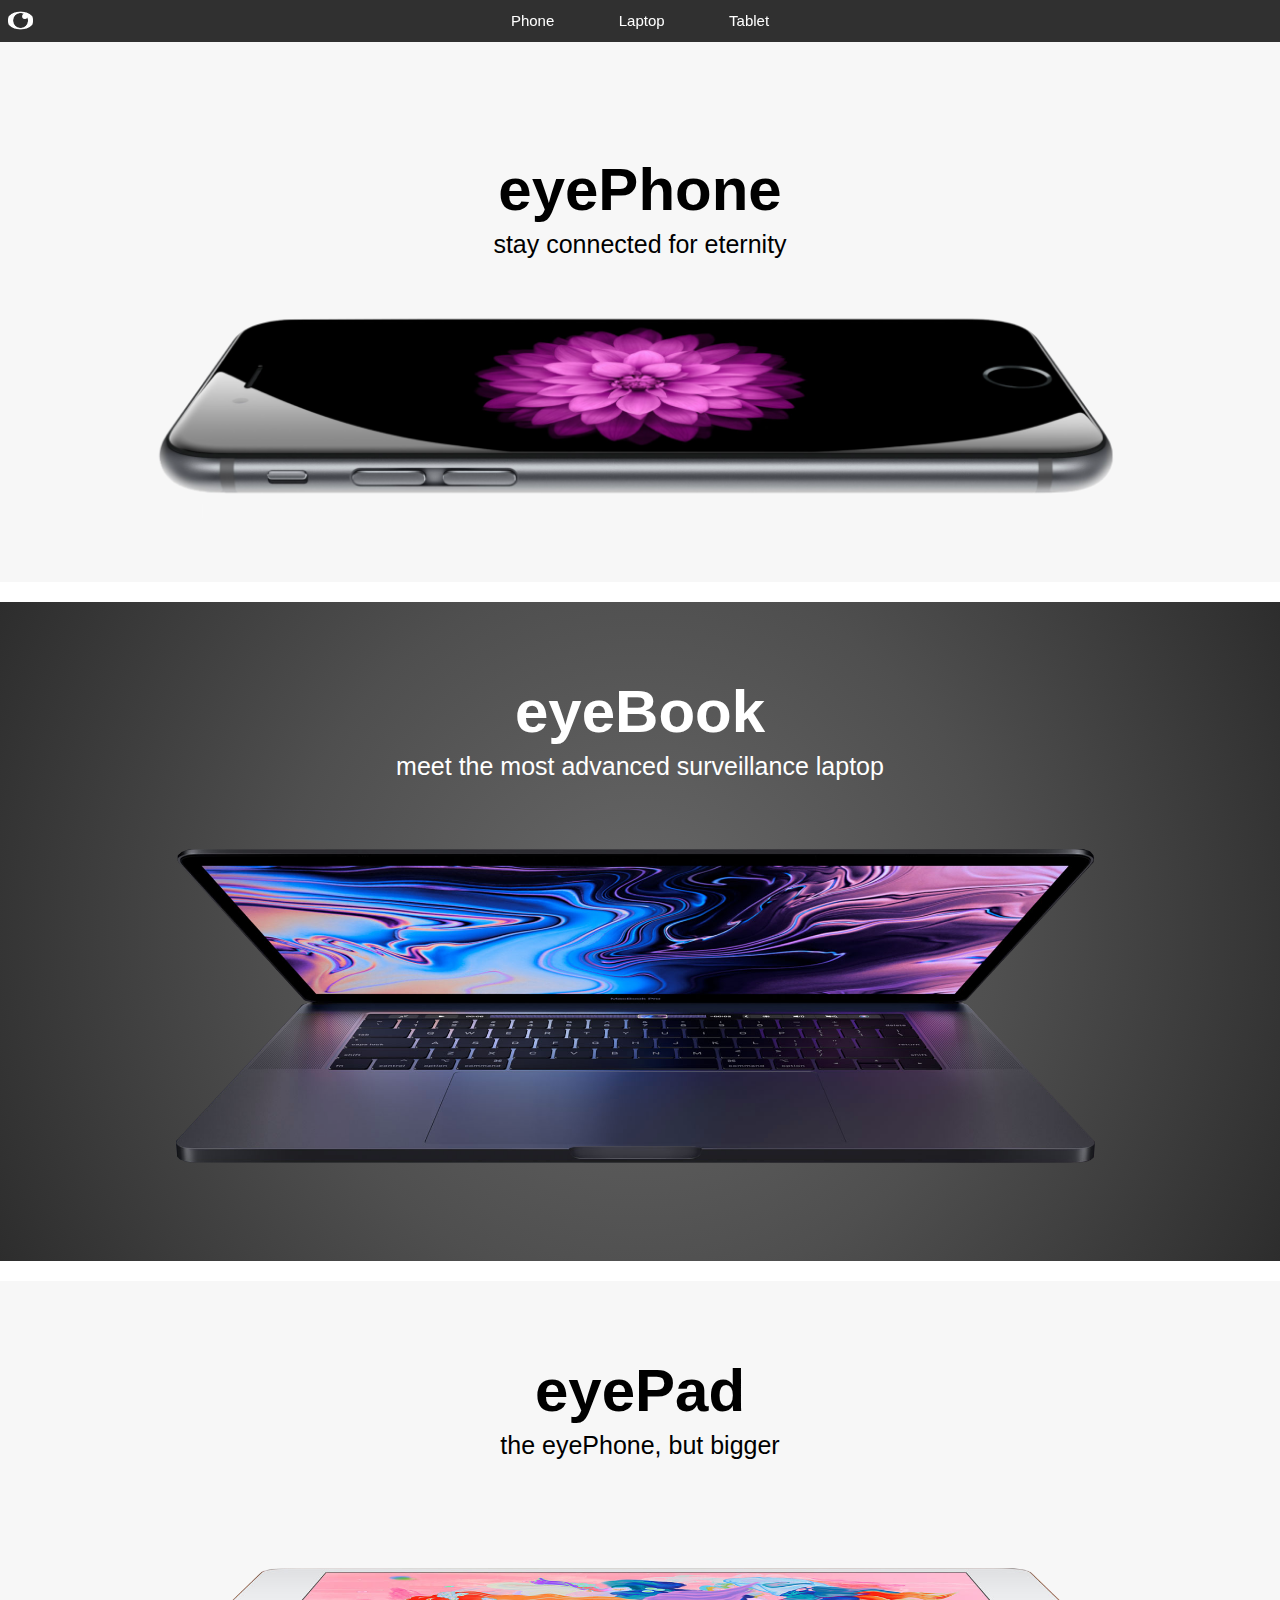
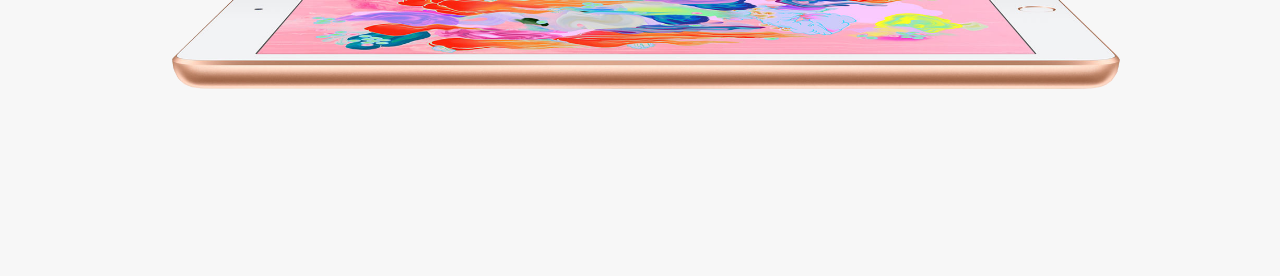
==== index.html @ 217b8cf7 "uploading code" ====
<!DOCTYPE HTML>


<html>


<head>
	
	<meta http-equiv="Content-Type" content="text/html; charset=UTF-8" />
	<title>Website</title>
	<link rel="stylesheet" type="text/css" href="css/style.css">
<link href="https://fonts.googleapis.com/css?family=Khula|Source+Sans+Pro" rel="stylesheet">


</head>


<body>


	<nav>
	    <a class="nav-logo" href="index.html"></a>
		<a href="phone.html">Phone</a>
		<a href="computer.html">Laptop</a>
		<a href="tablet.html">Tablet</a>
	</nav>

<section class="firstsect">

<a href="phone.html"> <div class=box>
 <h1> eyePhone</h1>
 <h2> stay connected for eternity </h2><br><br>

 <img src ="img/iphone.png" width="1000px"> 

</div>
</a>

</section>

<section class="darksect">

 <a href="computer.html"> <div class=box>
 <h1> eyeBook </h1>
 <h2> meet the most advanced surveillance laptop </h2><br><br>

 <img src ="img/macbook.png" width="1000px" height="380px">

</div>
</a>

</section>

<section class="bottomsect">

<a href="tablet.html">
<div class=box>
 <h1> eyePad </h1>
 <h2> the eyePhone, but bigger </h2><br><br><br><br>

 <img src ="img/ipad.png" width="1000px" height="180px">

</div>
</a>

</section>


 









</body>



</html>
---- css/style.css ----
.darksect{
	max-width: 100%;
	margin-left: auto;
	margin-right: auto;
	padding-top: 10px;
	margin-top: 20px;
	margin-bottom: 0px;
	/*background-color:#3f3f3f;*/
	background: radial-gradient(circle, #686868, #4f4f4f, #2d2d2d);


	color:white;
}

.darkbasicsect p {
	color:#c1c1c1;
}

.darkbasicsect2 p {
	color:#c1c1c1;
}

.darksect2{
	max-width: 100%;
	margin-left: auto;
	margin-right: auto;
	padding-top: 70px;
	margin-top: 0px;
	margin-bottom: 0px;
	background: radial-gradient(circle, #686868, #4f4f4f, #2d2d2d);
	color:white;
}

.darkbasicsect{
	max-width: 95%;
	margin-left: auto;
	margin-right: auto;
	padding-top: 50px;
	padding-bottom:50px;
	margin-top: 20px;
	margin-bottom: 0px;
	background: radial-gradient(circle, #686868, #4f4f4f, #2d2d2d);
	color:white;
}

.darkbasicsect2{
	max-width: 95%;
	margin-left: auto;
	margin-right: auto;
	padding-top: 0px;
	padding-bottom:0px;
	margin-top: 20px;
	margin-bottom: 0px;
	background: radial-gradient(circle, #686868, #4f4f4f, #2d2d2d);
	color:white;
}


.bottomsect{
	max-width: 100%;
	margin-left: auto;
	margin-right: auto;
	padding-top: 10px;
	padding-bottom:100px;
	margin-top: 20px;
	margin-bottom: 0px;
	background-color:#f7f7f7;
}

.darkbottomsect{
	max-width: 100%;
	margin-left: auto;
	margin-right: auto;
	padding-top: 10px;
	padding-bottom:100px;
	margin-top: 20px;
	margin-bottom: 0px;
	background: #3f3f3f;
	color:white;
}

.basicsect{
	max-width: 95%;
	margin-left: auto;
	margin-right: auto;
	padding-top: 50px;
	padding-bottom:50px;
	margin-top: 20px;
	margin-bottom: 0px;
	background-color:#f7f7f7;
}

.basicsect2{
	max-width: 95%;
	margin-left: auto;
	margin-right: auto;
	padding-top: 50px;
	padding-bottom:0px;
	margin-top: 20px;
	margin-bottom: 0px;
	background-color:#f7f7f7;
}

.firstsect {

	max-width: 100%;
	margin-left: auto;
	margin-right: auto;
	padding-top: 80px;
	margin-top: 10px;
	margin-bottom: 20px;
	background-color:#f7f7f7;
}

.firstsect a{
	text-decoration: none;
	color: black;
}

.bottomsect a{
	text-decoration: none;
	color: black;
}

.darksect a{
	text-decoration: none;
	color: white;
}

.darksecttop a{
	text-decoration: none;
	color: white;
}

p{
	text-align:justify;
	font-weight:normal;
	font-size:15px;
	line-height: 25px;
}

body{
	margin: 0px;
	font-family: Helvetica Neue,Helvetica,Arial,sans-serif;

}

.laptop{
	background:#636363;
}





nav{
	width: 100%;
	height: 42px;
    background-color: rgba(25,25,25,0.9);
	text-align: center;
	position: fixed;
	top: 0;
	/*opacity: 0.8;*/
	overflow: hidden;
	padding-right:63px;
}

.nav-logo {
	float: left;
	width: 25px;
	height: 25px;
	margin-top: 8px;
	margin-left:8px;
	background-image: url(../img/logo.png);
	background-repeat: none;
	background-size: cover;
	background-position: center;
}

nav a{
	margin:0;
	line-height: 42px;
	font-size:15px;
	margin-left: 2em;
	margin-right: 2em;
	text-decoration: none;
	color:white;
	text-align:center;
	font-weight:lighter;

}



nav a:hover{
	color:grey; 
}


nav .nav-logo:hover{
	filter:brightness(50%)
}



header{
	background-color: #007299;
	color: white; 
	padding-top: 2px;
	padding-bottom: 20px;
}

footer{
	background-color: #007299;
	color: white; 
	padding-top: 2px;
	padding-bottom: 20px;
}

*{
	box-sizing: border-box; 

}

h1 {
	font-size:60px;
	text-align:center;
	margin:0;
	padding:0;
	font-weight:bold;
	line-height:80px;

}

h2 {
	font-size:25px;
	text-align:center;
	margin:0;
	padding:0;
	font-weight:lighter;
}

h3 {
	font-size:45px;
	margin:0;
	padding:0;
	font-weight:normal;
	line-height:45px;

}



.grid-row{
	width: 100%;
	overflow: hidden;
}



.grid-img{
	width: 47%;
	float: left;
	text-align:center;
	padding-right:20px;
}



.grid-img img{
	float:right;
}

.grid-img video{
	float:right;
}

.grid-img2 img{
	float:right;
}

.grid-img2{
	width: 53%;
	float: left;
	text-align:center;
	padding-right:20px;
}

.grid-text3{
	width:47%;
	float: left;
	padding-top:40px;
	padding-left:20px;
}

.grid-50{
	width: 50%;
	float: left;
	text-align:center;
	padding-left:60px;
	padding-right:60px;
	padding-top:80px;
	padding-bottom:10px;
}

.grid-50 .message1{
	float:right;
}

.grid-50 .message2{
	float:left;
}

.grid-text{
	width:53%;
	float: left;
	padding-top:40px;
	padding-left:20px;
}

.grid-text2{
	width:53%;
	float: left;
	padding-top:40px;
	padding-left:20px;
}

.grid-100{
	text-align:center;
	padding-top:30px;
}

.grid-100 p {
	width: 1000px;
	margin:0 auto;
}





.p2{
	text-align:center;
}

.box{
	padding-top:60px;
	padding-bottom:60px;
	text-align:center;
}

.paragraph {
	width:430px;
}
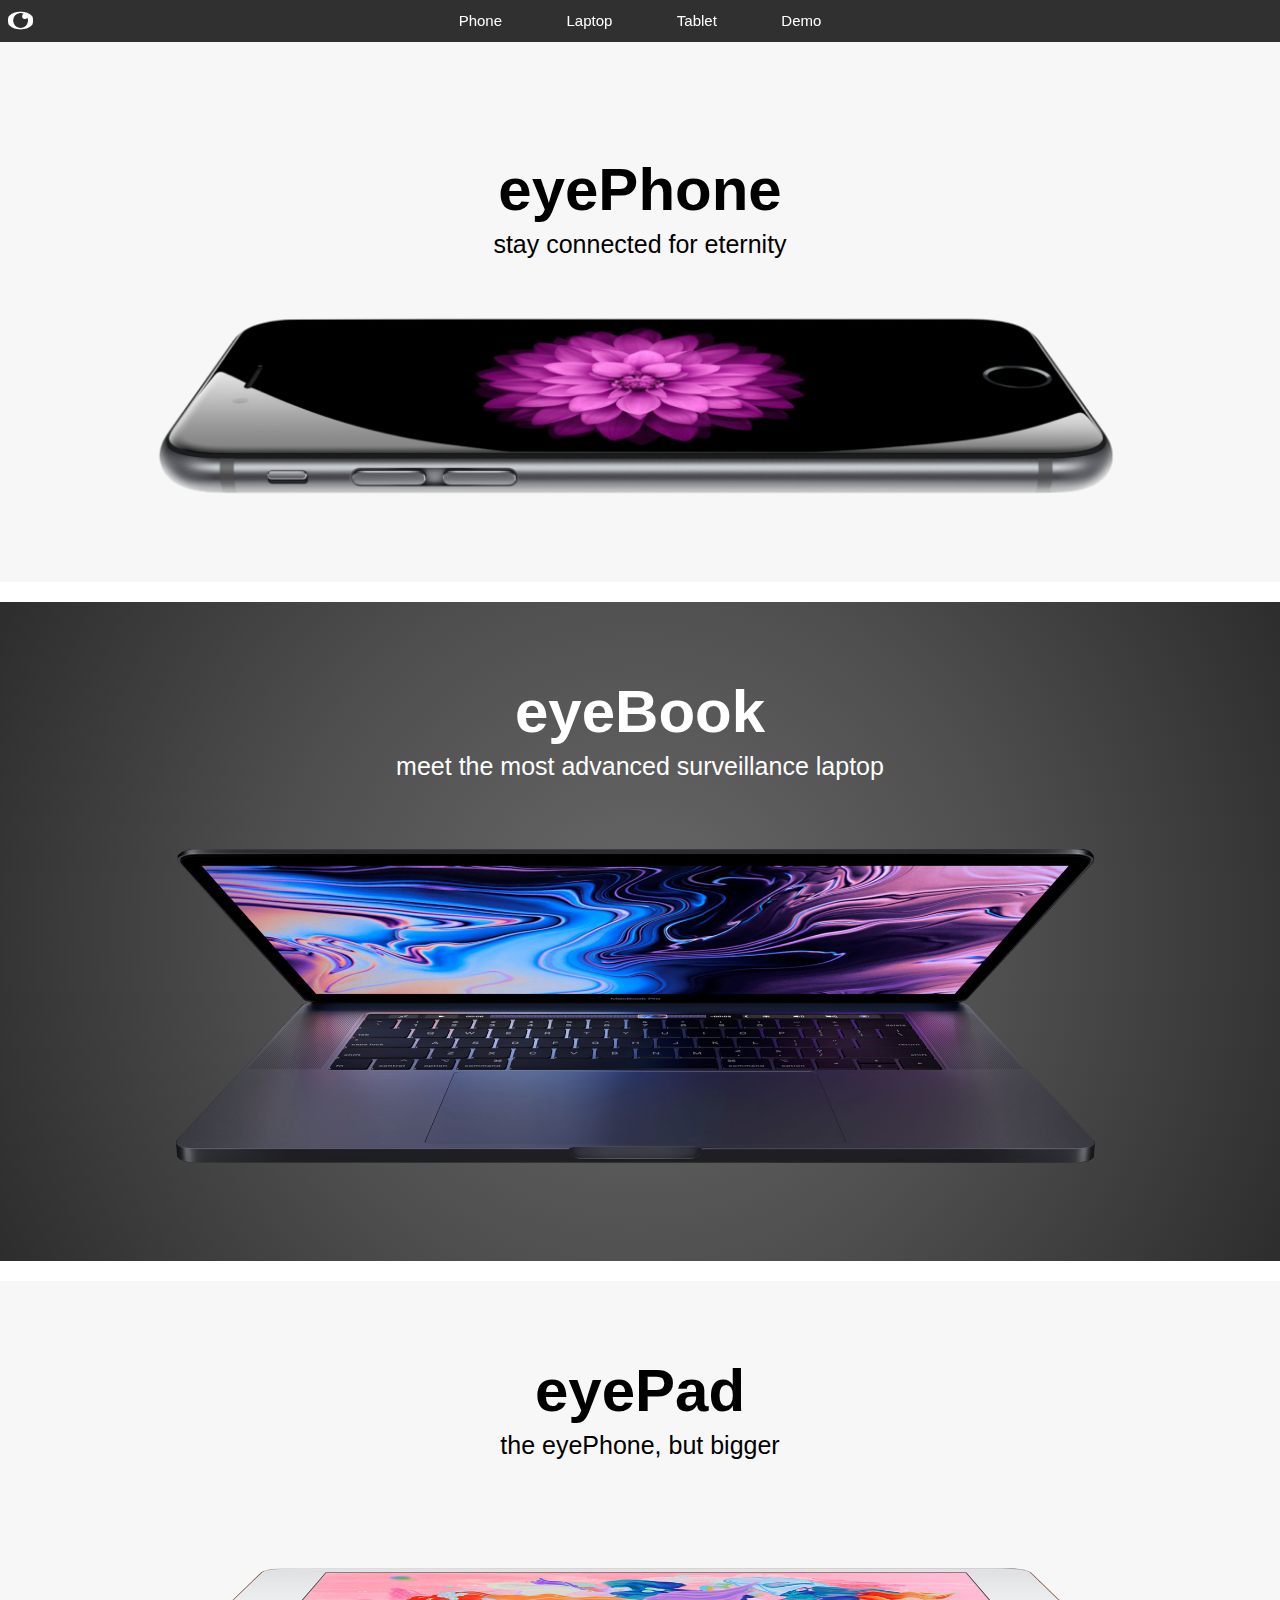
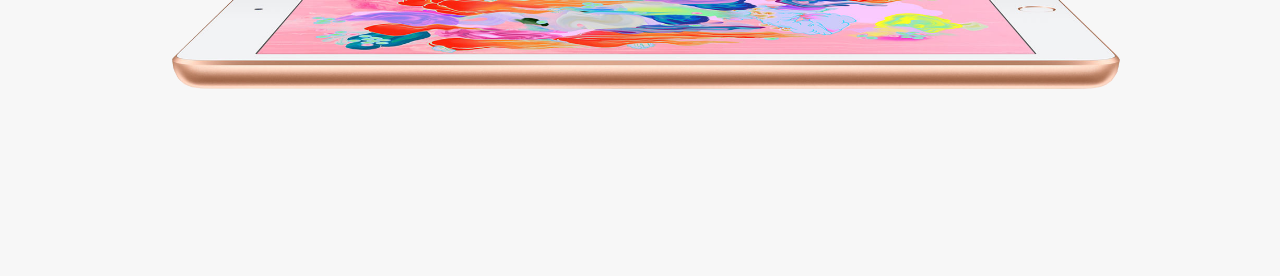
==== commit 5d5066a1: "link tab" ====
--- a/index.html
+++ b/index.html
@@ -23,6 +23,7 @@
 		<a href="phone.html">Phone</a>
 		<a href="computer.html">Laptop</a>
 		<a href="tablet.html">Tablet</a>
+		<a href="demo_os/demo.html">Demo</a>
 	</nav>
 
 <section class="firstsect">
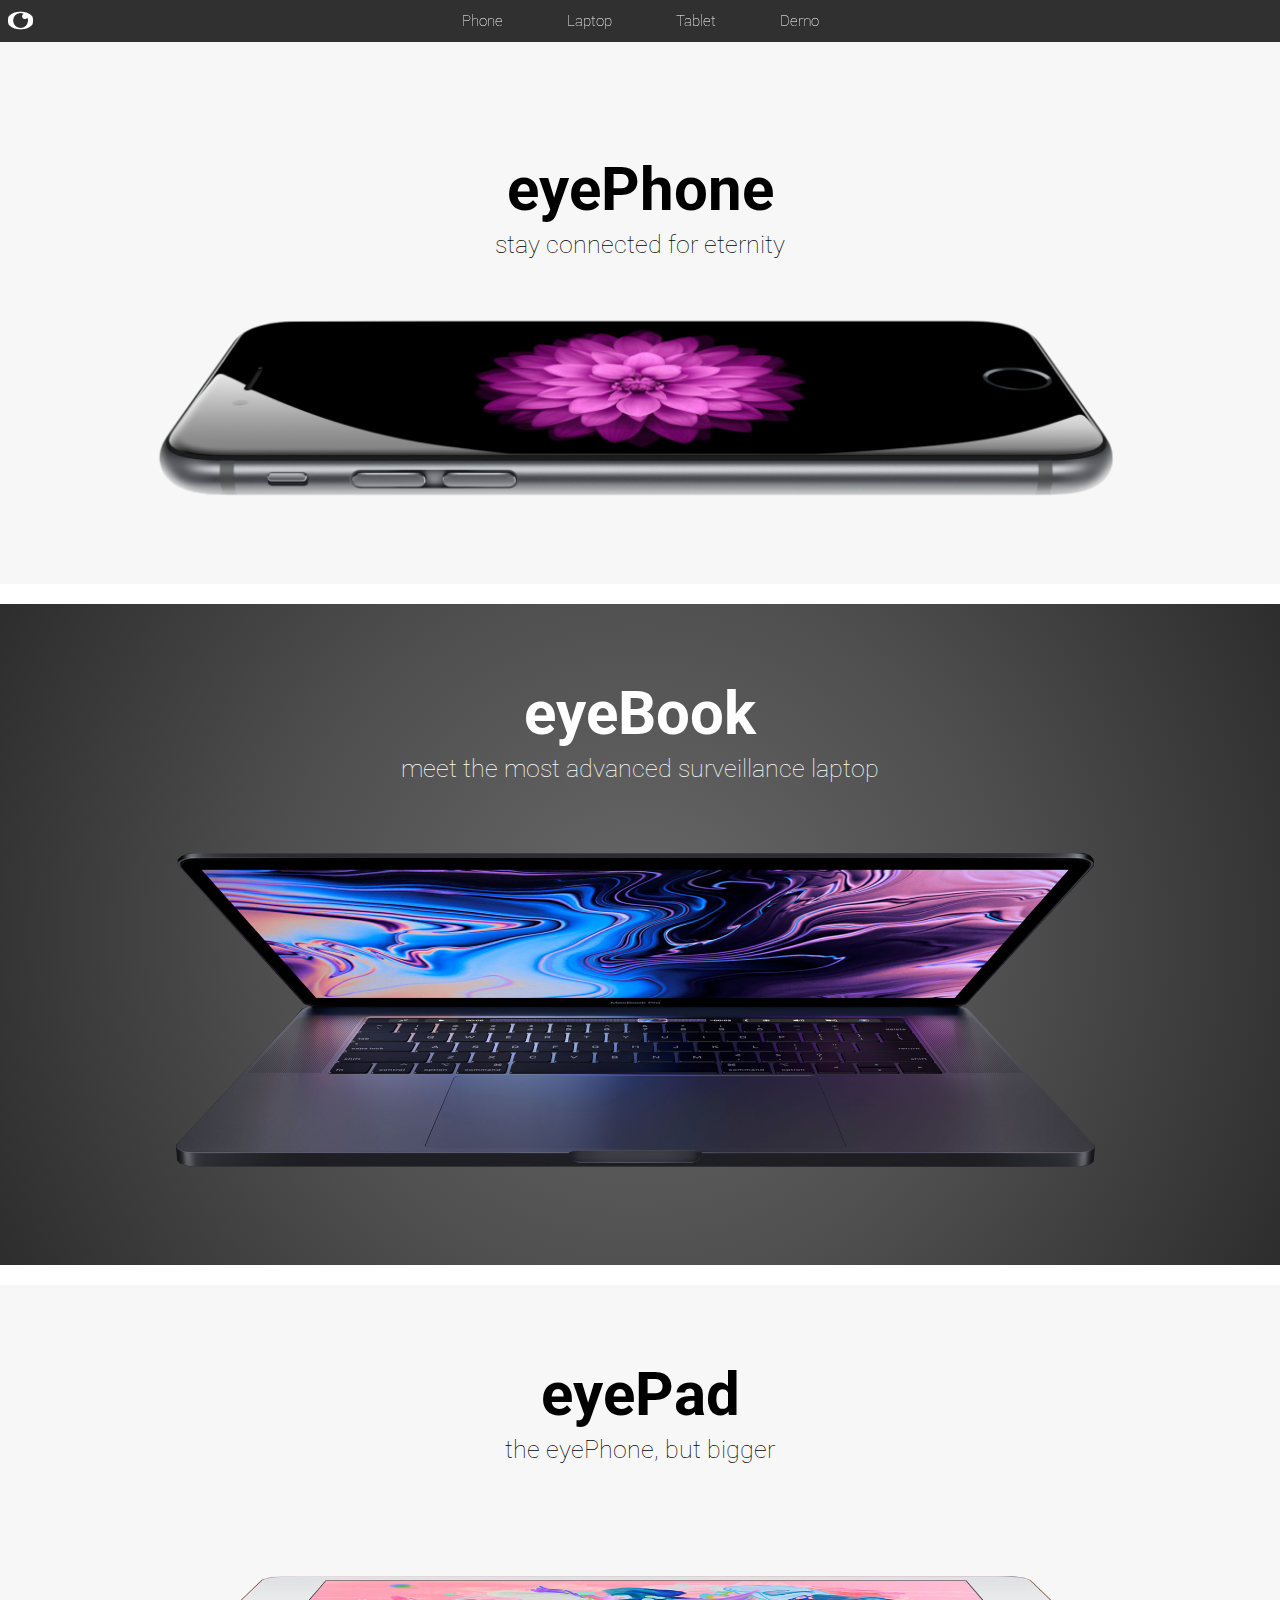
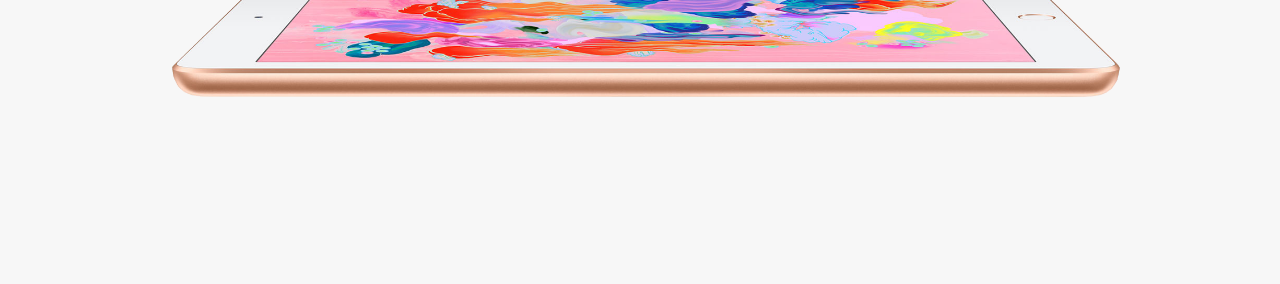
==== commit 110d0e33: "font change" ====
--- a/index.html
+++ b/index.html
@@ -9,7 +9,7 @@
 	<meta http-equiv="Content-Type" content="text/html; charset=UTF-8" />
 	<title>Website</title>
 	<link rel="stylesheet" type="text/css" href="css/style.css">
-<link href="https://fonts.googleapis.com/css?family=Khula|Source+Sans+Pro" rel="stylesheet">
+<link href="https://fonts.googleapis.com/css?family=Roboto:100,400" rel="stylesheet">
 
 
 </head>
--- a/css/style.css
+++ b/css/style.css
@@ -141,7 +141,7 @@
 
 body{
 	margin: 0px;
-	font-family: Helvetica Neue,Helvetica,Arial,sans-serif;
+	font-family: Helvetica Neue, 'Roboto' ,sans-serif;
 
 }
 
@@ -186,7 +186,7 @@
 	text-decoration: none;
 	color:white;
 	text-align:center;
-	font-weight:lighter;
+	font-weight:100;
 
 }
 
@@ -237,7 +237,7 @@
 	text-align:center;
 	margin:0;
 	padding:0;
-	font-weight:lighter;
+	font-weight:100;
 }
 
 h3 {
